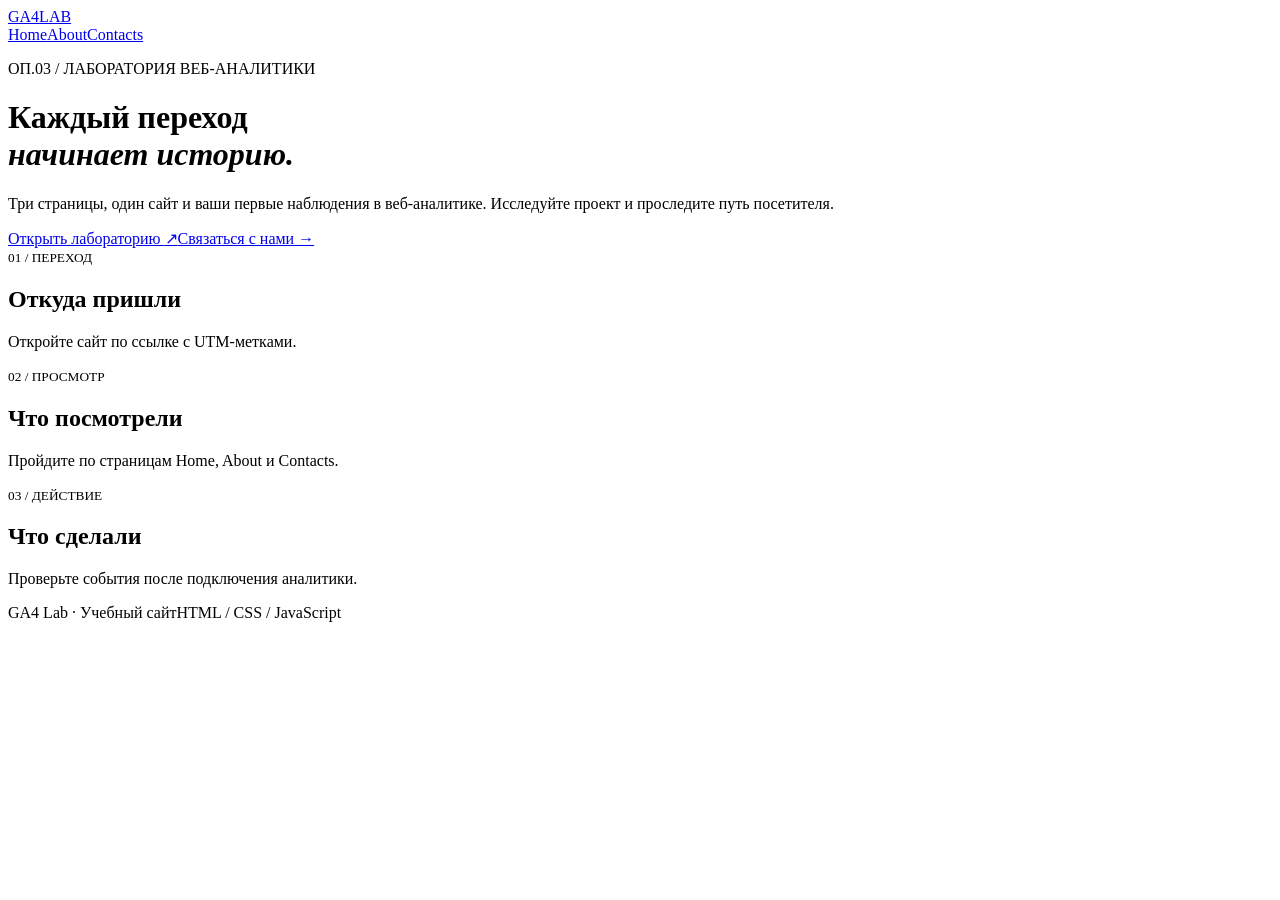
==== index.html @ 7b5af8ce "Initial commit" ====
<!doctype html>
<html lang="ru">
<head>
  <!-- На занятии вставьте Google Tag сразу после открывающего head. -->
  <meta charset="utf-8">
  <meta name="viewport" content="width=device-width, initial-scale=1">
  <meta name="description" content="Учебная лаборатория веб-аналитики: страницы, переходы и события.">
  <title>Home — GA4 Lab</title>
  <link rel="stylesheet" href="css/style.css">
  <script src="js/script.js" defer></script>
</head>
<body>
  <header><a class="brand" href="index.html">GA4<span>LAB</span></a><nav aria-label="Основная навигация"><a href="index.html" aria-current="page">Home</a><a href="about.html">About</a><a href="contacts.html">Contacts</a></nav></header>
  <main><p class="eyebrow">ОП.03 / ЛАБОРАТОРИЯ ВЕБ-АНАЛИТИКИ</p><h1>Каждый переход<br><em>начинает историю.</em></h1><p class="lead">Три страницы, один сайт и ваши первые наблюдения в веб-аналитике. Исследуйте проект и проследите путь посетителя.</p>
<div class="actions"><a class="button" href="about.html">Открыть лабораторию <span>↗</span></a><a class="secondary" href="contacts.html">Связаться с нами →</a></div>
<section class="cards" aria-label="Что можно изучить"><article><small>01 / ПЕРЕХОД</small><h2>Откуда пришли</h2><p>Откройте сайт по ссылке с UTM-метками.</p></article><article><small>02 / ПРОСМОТР</small><h2>Что посмотрели</h2><p>Пройдите по страницам Home, About и Contacts.</p></article><article><small>03 / ДЕЙСТВИЕ</small><h2>Что сделали</h2><p>Проверьте события после подключения аналитики.</p></article></section></main>
  <footer><span>GA4 Lab · Учебный сайт</span><span>HTML / CSS / JavaScript</span></footer>
</body>
</html>
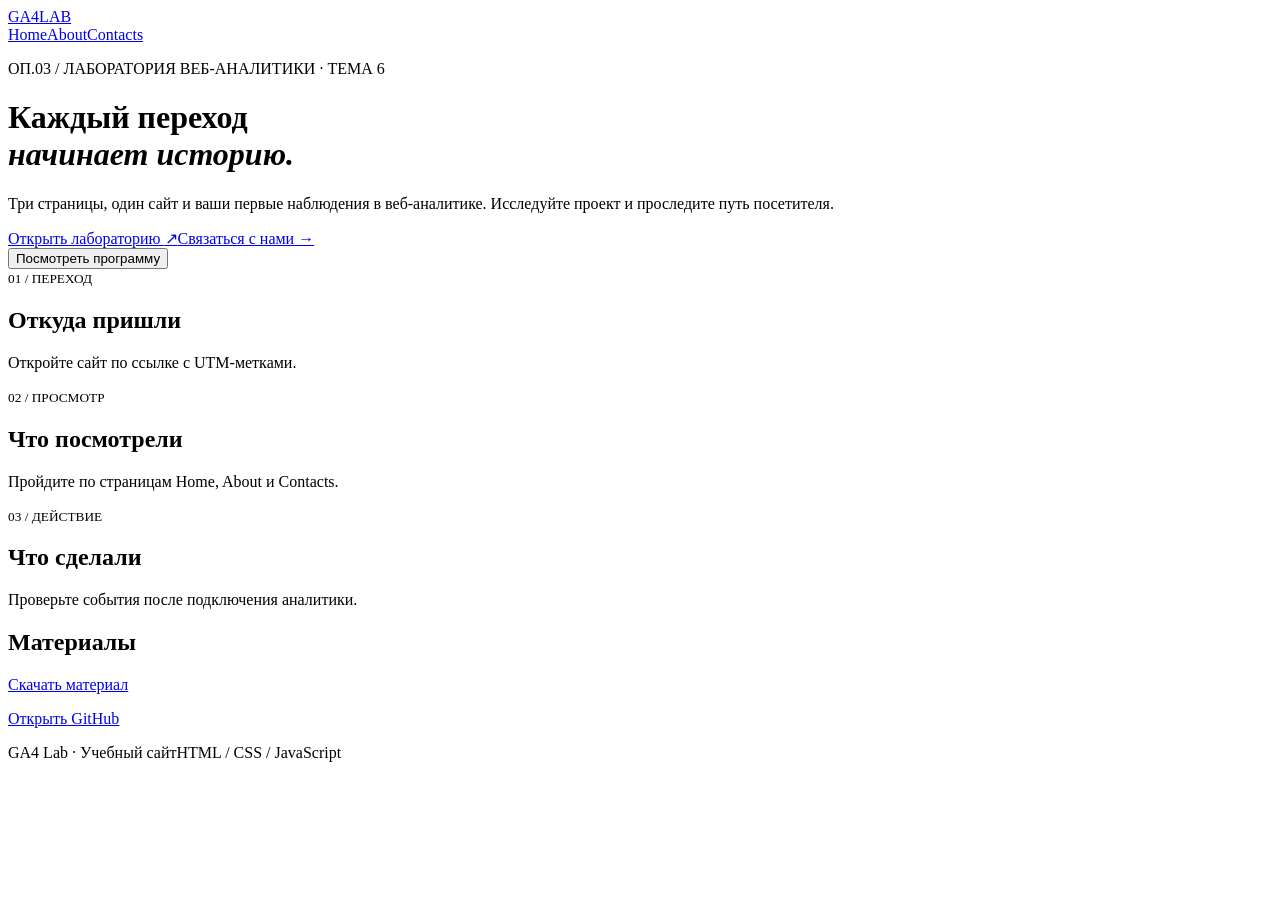
==== commit 3ce41441: "commit 3" ====
--- a/index.html
+++ b/index.html
@@ -1,20 +1,96 @@
 <!doctype html>
 <html lang="ru">
-<head>
-  <!-- На занятии вставьте Google Tag сразу после открывающего head. -->
-  <meta charset="utf-8">
-  <meta name="viewport" content="width=device-width, initial-scale=1">
-  <meta name="description" content="Учебная лаборатория веб-аналитики: страницы, переходы и события.">
-  <title>Home — GA4 Lab</title>
-  <link rel="stylesheet" href="css/style.css">
-  <script src="js/script.js" defer></script>
-</head>
-<body>
-  <header><a class="brand" href="index.html">GA4<span>LAB</span></a><nav aria-label="Основная навигация"><a href="index.html" aria-current="page">Home</a><a href="about.html">About</a><a href="contacts.html">Contacts</a></nav></header>
-  <main><p class="eyebrow">ОП.03 / ЛАБОРАТОРИЯ ВЕБ-АНАЛИТИКИ</p><h1>Каждый переход<br><em>начинает историю.</em></h1><p class="lead">Три страницы, один сайт и ваши первые наблюдения в веб-аналитике. Исследуйте проект и проследите путь посетителя.</p>
-<div class="actions"><a class="button" href="about.html">Открыть лабораторию <span>↗</span></a><a class="secondary" href="contacts.html">Связаться с нами →</a></div>
-<section class="cards" aria-label="Что можно изучить"><article><small>01 / ПЕРЕХОД</small><h2>Откуда пришли</h2><p>Откройте сайт по ссылке с UTM-метками.</p></article><article><small>02 / ПРОСМОТР</small><h2>Что посмотрели</h2><p>Пройдите по страницам Home, About и Contacts.</p></article><article><small>03 / ДЕЙСТВИЕ</small><h2>Что сделали</h2><p>Проверьте события после подключения аналитики.</p></article></section></main>
-  <footer><span>GA4 Lab · Учебный сайт</span><span>HTML / CSS / JavaScript</span></footer>
-</body>
+  <head>
+    <!-- Google tag (gtag.js) -->
+    <script
+      async
+      src="https://www.googletagmanager.com/gtag/js?id=G-XXXXXXXXXX"
+    ></script>
+    <script>
+      window.dataLayer = window.dataLayer || [];
+      function gtag() {
+        dataLayer.push(arguments);
+      }
+      gtag("js", new Date());
+
+      gtag("config", "G-XXXXXXXXXX");
+    </script>
+
+    <!-- На занятии вставьте Google Tag сразу после открывающего head. -->
+    <meta charset="utf-8" />
+    <meta name="viewport" content="width=device-width, initial-scale=1" />
+    <meta
+      name="description"
+      content="Учебная лаборатория веб-аналитики: страницы, переходы и события."
+    />
+    <title>Home — GA4 Lab</title>
+    <link rel="stylesheet" href="css/style.css" />
+    <script src="js/script.js" defer></script>
+  </head>
+  <body>
+    <header>
+      <a class="brand" href="index.html">GA4<span>LAB</span></a>
+      <nav aria-label="Основная навигация">
+        <a href="index.html" aria-current="page">Home</a
+        ><a href="about.html">About</a><a href="contacts.html">Contacts</a>
+      </nav>
+    </header>
+    <main>
+      <p class="eyebrow">ОП.03 / ЛАБОРАТОРИЯ ВЕБ-АНАЛИТИКИ · ТЕМА 6</p>
+      <h1>Каждый переход<br /><em>начинает историю.</em></h1>
+      <p class="lead">
+        Три страницы, один сайт и ваши первые наблюдения в веб-аналитике.
+        Исследуйте проект и проследите путь посетителя.
+      </p>
+      <div class="actions">
+        <a class="button" href="about.html"
+          >Открыть лабораторию <span>↗</span></a
+        ><a class="secondary" href="contacts.html">Связаться с нами →</a>
+      </div>
+      <div class="program">
+        <button id="program-cta" class="button" type="button">
+          Посмотреть программу
+        </button>
+        <div id="program-preview" hidden>
+          <h2>Программа открыта</h2>
+          <p>События, параметры, DebugView и ключевые действия.</p>
+        </div>
+      </div>
+      <section class="cards" aria-label="Что можно изучить">
+        <article>
+          <small>01 / ПЕРЕХОД</small>
+          <h2>Откуда пришли</h2>
+          <p>Откройте сайт по ссылке с UTM-метками.</p>
+        </article>
+        <article>
+          <small>02 / ПРОСМОТР</small>
+          <h2>Что посмотрели</h2>
+          <p>Пройдите по страницам Home, About и Contacts.</p>
+        </article>
+        <article>
+          <small>03 / ДЕЙСТВИЕ</small>
+          <h2>Что сделали</h2>
+          <p>Проверьте события после подключения аналитики.</p>
+        </article>
+      </section>
+      <section class="materials" aria-label="Материалы">
+        <h2>Материалы</h2>
+        <p>
+          <a href="assets/analytics-guide.pdf" download> Скачать материал </a>
+        </p>
+        <p>
+          <a
+            href="https://github.com/"
+            target="_blank"
+            rel="noopener noreferrer"
+          >
+            Открыть GitHub
+          </a>
+        </p>
+      </section>
+    </main>
+    <footer>
+      <span>GA4 Lab · Учебный сайт</span><span>HTML / CSS / JavaScript</span>
+    </footer>
+  </body>
 </html>
-
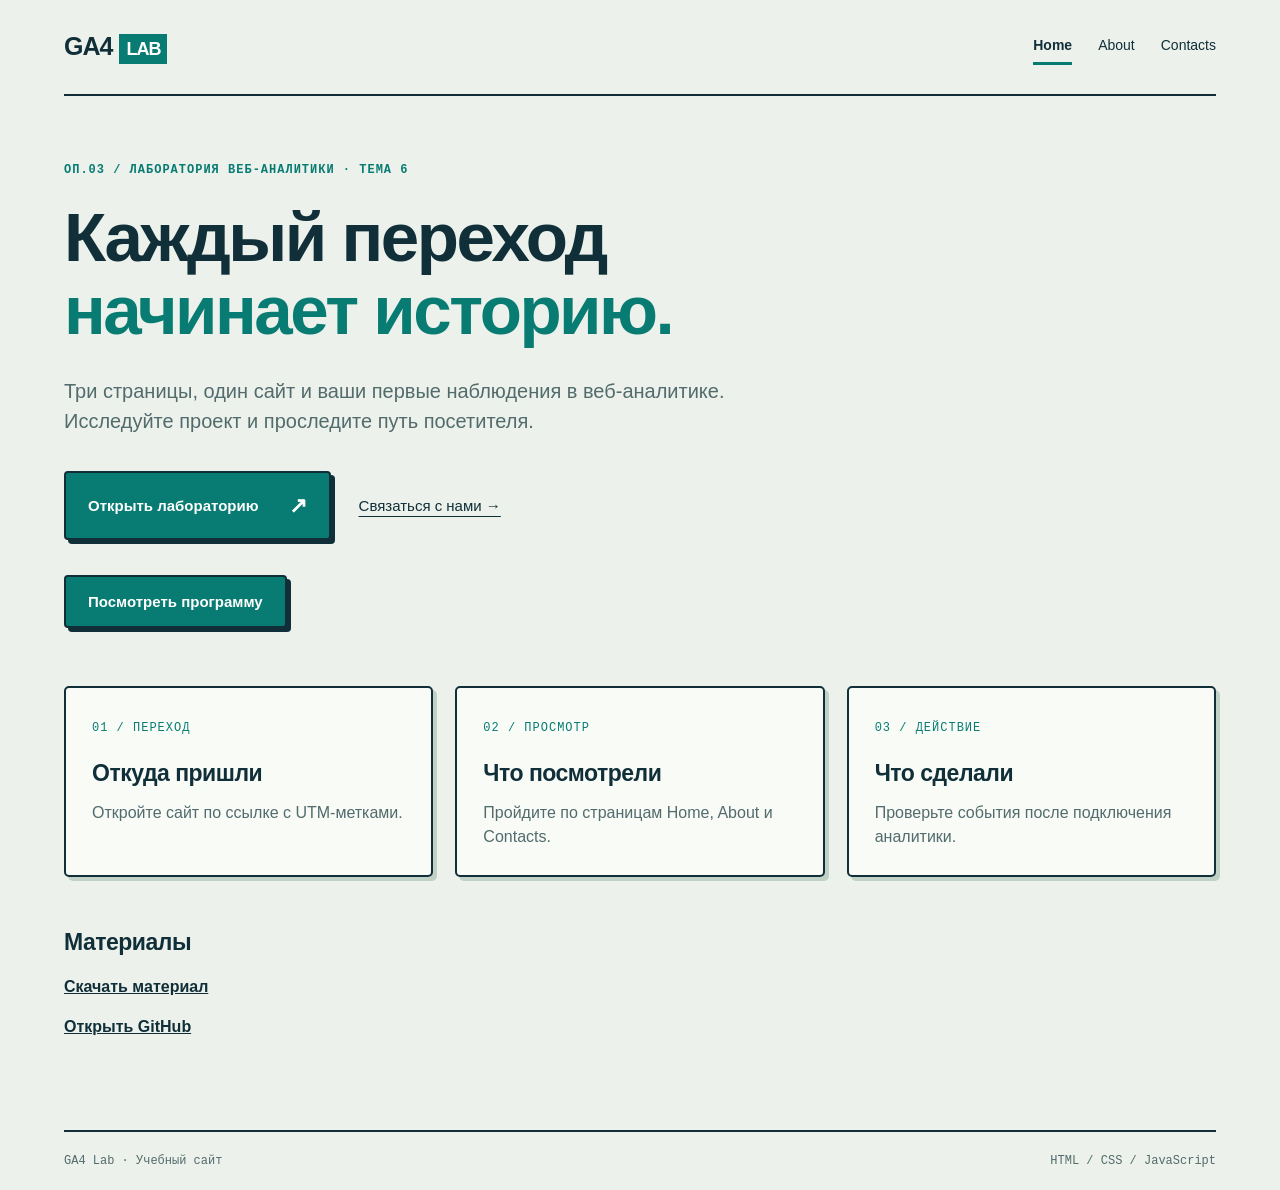
==== commit 6d5b8197: "commit 6" ====
--- a/index.html
+++ b/index.html
@@ -24,8 +24,9 @@
       content="Учебная лаборатория веб-аналитики: страницы, переходы и события."
     />
     <title>Home — GA4 Lab</title>
-    <link rel="stylesheet" href="css/style.css" />
-    <script src="js/script.js" defer></script>
+  <link rel="stylesheet" href="css/style.css">
+  <script src="js/script.js" defer></script>
+  <script src="js/metrics.js" defer></script>
   </head>
   <body>
     <header>
--- a/css/style.css
+++ b/css/style.css
@@ -0,0 +1,7 @@
+:root{--ink:#102f39;--paper:#edf1eb;--accent:#087c73;--line:#b9ccc1;--muted:#526b6c}*{box-sizing:border-box}body{margin:0;background:var(--paper);color:var(--ink);font-family:Arial,Helvetica,sans-serif;line-height:1.5}a{color:inherit}header,main,footer{width:min(1160px,90%);margin:auto}header{display:flex;align-items:center;justify-content:space-between;padding:28px 0;border-bottom:2px solid var(--ink)}.brand{font-size:25px;font-weight:900;text-decoration:none;letter-spacing:-1px}.brand span{background:var(--accent);color:white;padding:5px 7px;margin-left:7px;font-size:18px}nav{display:flex;gap:26px}nav a{text-decoration:none;font-size:14px;padding:6px 0}nav a[aria-current]{border-bottom:3px solid var(--accent);font-weight:bold}main{padding:65px 0 75px;min-height:calc(100vh - 185px)}.eyebrow,small,.tag{font-family:monospace;font-size:12px;letter-spacing:1px}.eyebrow{color:var(--accent);font-weight:bold;margin:0 0 22px}h1{font-size:clamp(38px,5.4vw,72px);line-height:1.07;letter-spacing:-2.5px;margin:0 0 28px;font-weight:800}h1 em{font-style:normal;color:var(--accent)}.lead{font-size:20px;max-width:710px;color:var(--muted);margin-bottom:30px}.actions{display:flex;gap:28px;align-items:center;margin:35px 0}.button{display:inline-flex;justify-content:space-between;gap:30px;align-items:center;background:var(--accent);color:white;border:2px solid var(--ink);padding:16px 22px;border-radius:4px;text-decoration:none;font-size:15px;font-weight:bold;box-shadow:4px 4px 0 var(--ink);cursor:pointer}.button:hover{background:#075f59;transform:translateY(-2px)}.button span{font-size:22px}.secondary{text-underline-offset:5px;font-size:15px}.cards{display:grid;grid-template-columns:repeat(3,1fr);gap:22px;margin-top:58px}.cards article{padding:26px;background:#f9fbf7;border:2px solid var(--ink);border-radius:5px;box-shadow:4px 4px 0 #c0d2c6}.cards small{color:var(--accent)}h2{font-size:23px;letter-spacing:-.5px;margin:18px 0 10px}article p,aside p{color:var(--muted);margin:0}.steps{max-width:800px;margin:35px 0}.steps article{display:flex;gap:28px;padding:22px 0;border-bottom:1px solid var(--line)}.steps article>b{font:30px monospace;color:var(--accent)}.steps h2{margin:0 0 8px}.contact-grid{display:grid;grid-template-columns:1.1fr 1fr;gap:55px;margin-top:35px}form{background:white;border:2px solid var(--ink);border-radius:5px;padding:28px}label{display:block;font-weight:bold;font-size:14px;margin-bottom:8px}input,select{width:100%;padding:13px;font:16px Arial;border:1px solid var(--line);border-radius:3px;background:#f9fbf7;margin-bottom:22px}form small{display:block;color:var(--muted);letter-spacing:0;line-height:1.6}#form-status{color:var(--accent);font-weight:bold}aside{padding:25px 0}.tag{color:var(--accent)}aside h2{font-size:34px;line-height:1.3}aside p{margin-bottom:25px}footer{border-top:2px solid var(--ink);padding:22px 0;display:flex;justify-content:space-between;font:12px monospace;color:var(--muted)}:focus-visible{outline:3px solid #df9509;outline-offset:5px}@media(max-width:700px){header{padding:22px 0}nav{gap:14px}nav a{font-size:12px}main{padding:38px 0}h1{letter-spacing:-1.5px}.lead{font-size:17px}.cards,.contact-grid{grid-template-columns:1fr;gap:20px}.cards{margin-top:38px}.actions{align-items:flex-start;flex-direction:column;gap:22px}footer{gap:12px;flex-wrap:wrap}.contact-grid{gap:10px}}@media(prefers-reduced-motion:no-preference){main{animation:appear .45s ease}.button{transition:background .15s,transform .15s}@keyframes appear{from{opacity:0;transform:translateY(12px)}to{opacity:1;transform:none}}}
+
+.materials,.program-block{margin-top:48px}
+.program-block{min-height:260px}
+.materials a{font-weight:600}
+.program{margin-top:32px}
+#program-preview{margin-top:16px}
